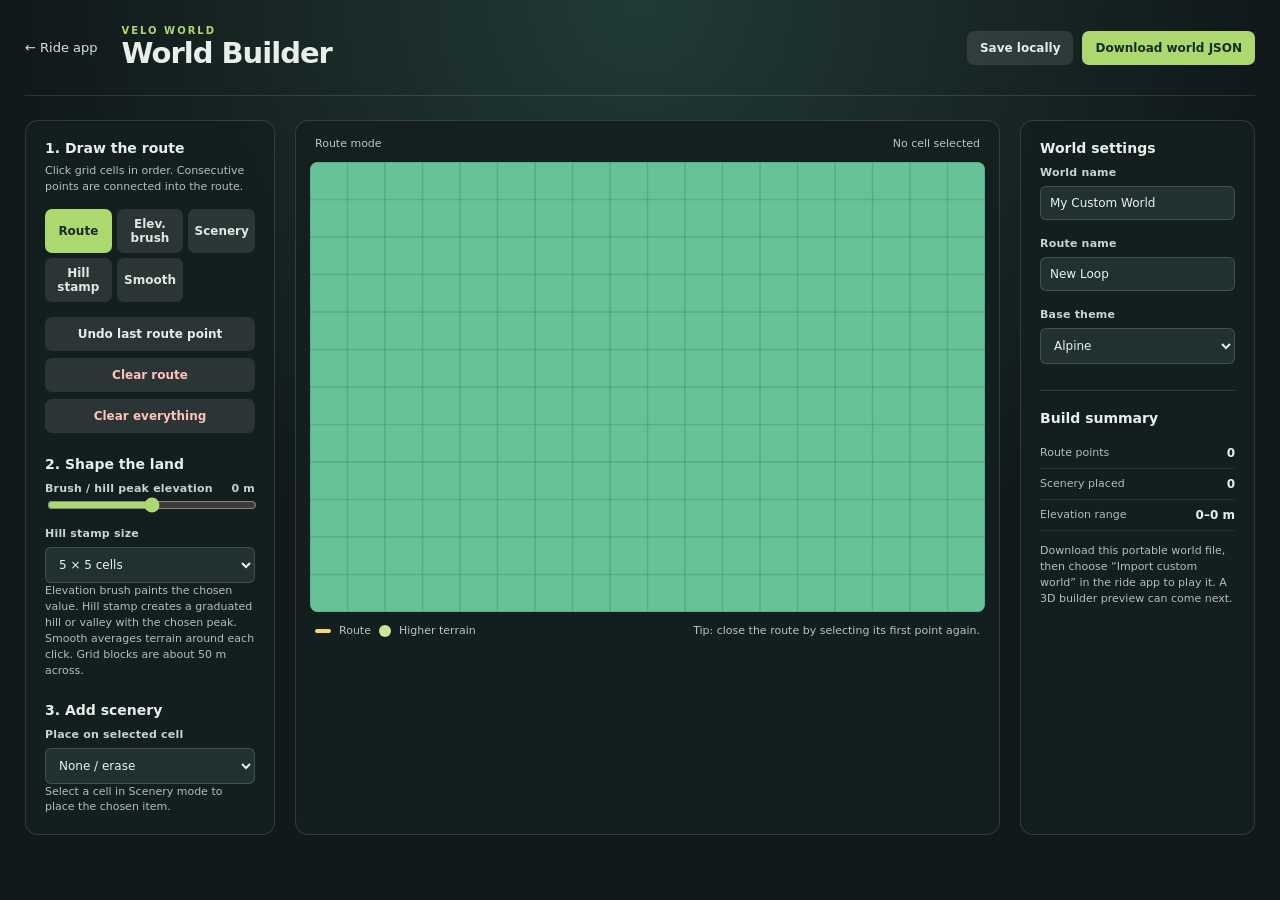
==== builder.html @ eabb75df "Add custom world builder and terrain routes" ====
<!doctype html>
<html lang="en">
  <head>
    <meta charset="UTF-8" />
    <meta name="viewport" content="width=device-width, initial-scale=1.0" />
    <title>VeloWorld — World Builder</title>
    <link rel="stylesheet" href="./builder.css?v=1" />
  </head>
  <body>
    <main class="builder-shell">
      <header>
        <a href="./index.html" class="back">← Ride app</a>
        <div><p class="eyebrow">VELO WORLD</p><h1>World Builder</h1></div>
        <div class="header-actions"><button id="save-button" class="quiet">Save locally</button><button id="export-button">Download world JSON</button></div>
      </header>

      <section class="workspace">
        <aside class="tools">
          <h2>1. Draw the route</h2>
          <p>Click grid cells in order. Consecutive points are connected into the route.</p>
          <div class="mode-group" role="group" aria-label="Editor mode">
            <button class="mode active" data-mode="route">Route</button>
            <button class="mode" data-mode="elevation">Elev. brush</button>
            <button class="mode" data-mode="scenery">Scenery</button>
            <button class="mode" data-mode="hill">Hill stamp</button>
            <button class="mode" data-mode="smooth">Smooth</button>
          </div>
          <button id="undo-route" class="quiet full">Undo last route point</button>
          <button id="clear-route" class="quiet full danger">Clear route</button>
          <button id="clear-world" class="quiet full danger">Clear everything</button>

          <h2>2. Shape the land</h2>
          <label for="elevation">Brush / hill peak elevation <output id="elevation-output">0 m</output></label>
          <input id="elevation" type="range" min="-100" max="100" step="1" value="0" />
          <label for="hill-size">Hill stamp size</label>
          <select id="hill-size"><option value="3">3 × 3 cells</option><option value="4">4 × 4 cells</option><option value="5" selected>5 × 5 cells</option><option value="7">7 × 7 cells</option></select>
          <p class="hint">Elevation brush paints the chosen value. Hill stamp creates a graduated hill or valley with the chosen peak. Smooth averages terrain around each click. Grid blocks are about 50 m across.</p>

          <h2>3. Add scenery</h2>
          <label for="scenery">Place on selected cell</label>
          <select id="scenery">
            <option value="none">None / erase</option>
            <option value="pine">Pine tree</option>
            <option value="palm">Palm tree</option>
            <option value="cactus">Cactus</option>
            <option value="farm">Hay bale</option>
            <option value="villa">Mediterranean villa</option>
            <option value="house">Suburban house</option>
          </select>
          <p class="hint">Select a cell in Scenery mode to place the chosen item.</p>
        </aside>

        <section class="map-card">
          <div class="map-toolbar"><span id="mode-label">Route mode</span><span id="selected-label">No cell selected</span></div>
          <canvas id="grid" width="864" height="576" aria-label="Editable world grid"></canvas>
          <p class="legend"><i class="route-key"></i>Route <i class="elevation-key"></i>Higher terrain <span>Tip: close the route by selecting its first point again.</span></p>
        </section>

        <aside class="details">
          <h2>World settings</h2>
          <label for="world-name">World name</label><input id="world-name" value="My Custom World" />
          <label for="route-name">Route name</label><input id="route-name" value="New Loop" />
          <label for="world-theme">Base theme</label>
          <select id="world-theme"><option>Alpine</option><option>Desert</option><option>Tropical</option><option>Farmland</option><option>Mediterranean</option><option>Suburban</option></select>
          <hr />
          <h2>Build summary</h2>
          <dl><div><dt>Route points</dt><dd id="route-count">0</dd></div><div><dt>Scenery placed</dt><dd id="scenery-count">0</dd></div><div><dt>Elevation range</dt><dd id="elevation-range">0–0 m</dd></div></dl>
          <p class="future">Download this portable world file, then choose “Import custom world” in the ride app to play it. A 3D builder preview can come next.</p>
        </aside>
      </section>
    </main>
    <script type="module" src="./builder.js?v=3"></script>
  </body>
</html>
---- builder.css ----
:root{font-family:Inter,ui-sans-serif,system-ui,sans-serif;color:#e8efea;background:#11191a}*{box-sizing:border-box}body{margin:0}.builder-shell{min-height:100vh;background:radial-gradient(circle at 50% 0,#213a36,#11191a 55%);padding:25px}header{max-width:1500px;margin:auto;display:flex;align-items:center;gap:24px;padding:0 0 25px;border-bottom:1px solid rgba(255,255,255,.12)}h1,h2,p{margin:0}.eyebrow{font-size:10px;letter-spacing:2px;color:#acd96f;font-weight:800}h1{font-size:29px;letter-spacing:-1px}.back{color:#d4e6dc;text-decoration:none;font-size:13px}.header-actions{margin-left:auto;display:flex;gap:9px}button,select,input{font:inherit}button{border:0;border-radius:7px;background:#acd96f;color:#1a2a1d;font-weight:750;padding:10px 13px;cursor:pointer;font-size:12px}.quiet{background:rgba(255,255,255,.1);color:#e5eee8}.workspace{max-width:1500px;margin:24px auto;display:grid;grid-template-columns:250px minmax(500px,1fr) 235px;gap:20px}.tools,.details,.map-card{background:rgba(20,32,32,.87);border:1px solid rgba(255,255,255,.13);border-radius:13px}.tools,.details{padding:19px}.tools h2,.details h2{font-size:14px;margin-bottom:7px}.tools h2:not(:first-child){margin-top:23px}.tools p,.hint,.future{font-size:11px;line-height:1.45;color:#afc1b9}.mode-group{display:grid;grid-template-columns:repeat(3,1fr);gap:5px;margin:14px 0 8px}.mode{background:rgba(255,255,255,.1);color:#dce8e0;padding:8px 4px}.mode.active{background:#acd96f;color:#1a2a1d}.full{width:100%;margin-top:7px}.danger{color:#ffc1bb}label{display:flex;justify-content:space-between;font-size:11px;font-weight:700;letter-spacing:.2px;color:#c5d4ce;margin-top:10px}input[type=range]{width:100%;accent-color:#acd96f}select,input:not([type=range]){width:100%;margin-top:7px;border:1px solid rgba(255,255,255,.15);background:#203130;color:#eaf3ed;border-radius:6px;padding:9px;font-size:12px}.map-card{padding:14px;min-width:0}.map-toolbar{display:flex;justify-content:space-between;font-size:11px;color:#b3c7bd;margin:2px 5px 12px}canvas{width:100%;height:auto;display:block;border-radius:8px;background:#637f4e;cursor:crosshair}.legend{display:flex;align-items:center;gap:8px;margin:12px 5px 2px;color:#b6c7bf;font-size:11px}.legend span{margin-left:auto}.route-key,.elevation-key{display:inline-block;width:16px;height:4px;border-radius:4px;background:#f7da64}.elevation-key{height:12px;width:12px;background:#c9e699;border-radius:50%}.details input,.details select{margin-bottom:7px}.details hr{border:0;border-top:1px solid rgba(255,255,255,.12);margin:19px 0}dl{margin:12px 0}dl div{display:flex;justify-content:space-between;padding:8px 0;border-bottom:1px solid rgba(255,255,255,.08)}dt{font-size:11px;color:#abc0b6}dd{margin:0;font-size:12px;font-weight:750}@media(max-width:1000px){.workspace{grid-template-columns:1fr}.tools,.details{display:grid;grid-template-columns:repeat(2,1fr);gap:12px}.tools h2:not(:first-child){margin-top:0}}@media(max-width:600px){.builder-shell{padding:14px}header{flex-wrap:wrap}.header-actions{margin-left:0}.tools,.details{display:block}}
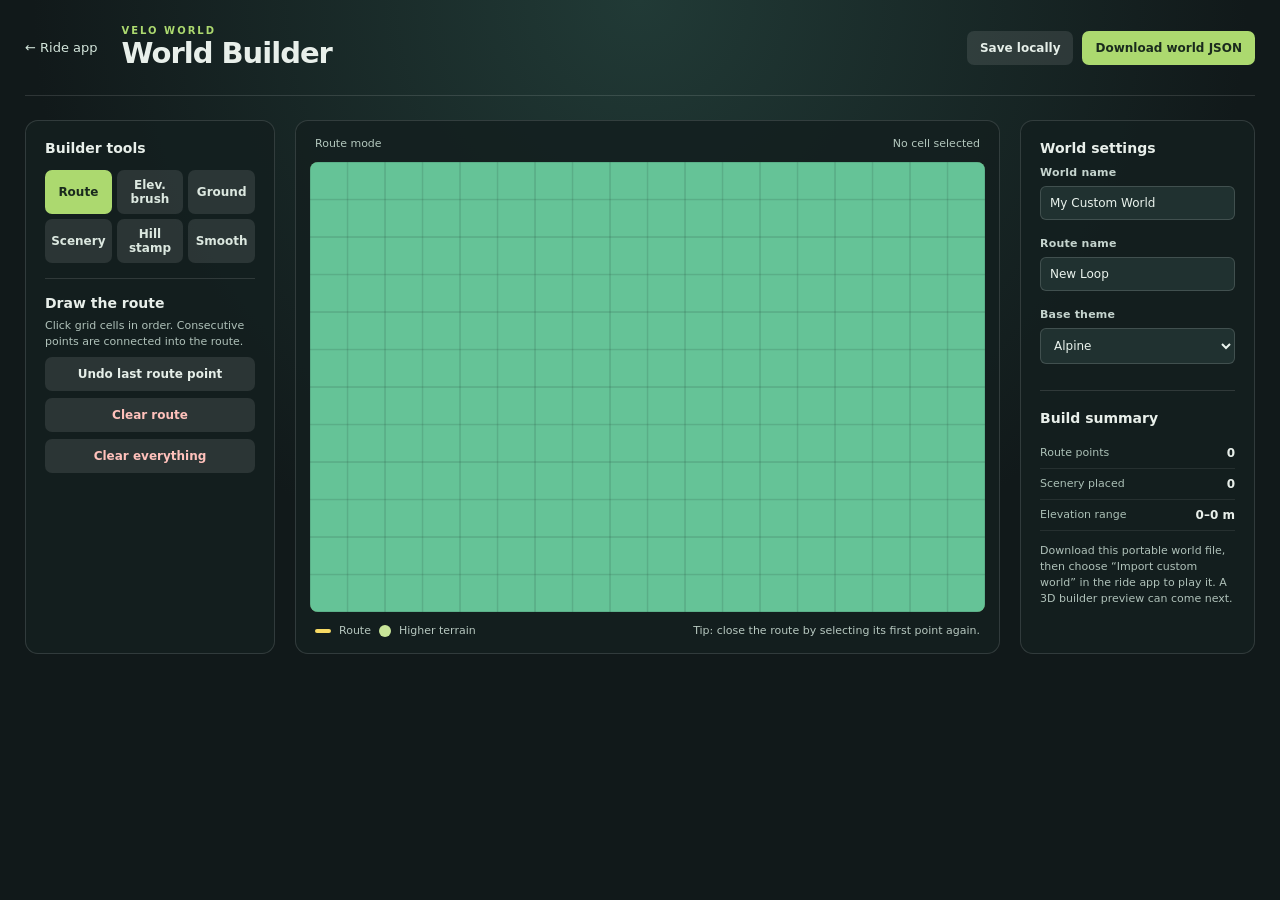
==== commit bceca052: "better 3d via blender" ====
--- a/builder.html
+++ b/builder.html
@@ -5,6 +5,16 @@
     <meta name="viewport" content="width=device-width, initial-scale=1.0" />
     <title>VeloWorld — World Builder</title>
     <link rel="stylesheet" href="./builder.css?v=1" />
+    <style>
+      .tool-panel { display: none; border-top: 1px solid rgba(255, 255, 255, .12); margin-top: 15px; padding-top: 16px; }
+      .tool-panel.active { display: block; }
+      .scenery-palette { display: grid; grid-template-columns: repeat(3, 1fr); gap: 7px; margin-top: 8px; }
+      .scenery-choice { min-height: 58px; padding: 6px 3px; background: rgba(255, 255, 255, .08); color: #dce8e0; display: grid; place-items: center; gap: 2px; }
+      .scenery-choice.active { outline: 2px solid #acd96f; background: rgba(172, 217, 111, .18); color: #f4ffd9; }
+      .scenery-icon { font-size: 23px; line-height: 1; }
+      .plant-heading { grid-column: 1 / -1; font-size: 12px; font-weight: 700; margin-top: 6px; }
+      .scenery-name { font-size: 9px; font-weight: 700; line-height: 1.1; text-align: center; }
+    </style>
   </head>
   <body>
     <main class="builder-shell">
@@ -16,38 +26,85 @@
 
       <section class="workspace">
         <aside class="tools">
-          <h2>1. Draw the route</h2>
-          <p>Click grid cells in order. Consecutive points are connected into the route.</p>
+          <h2>Builder tools</h2>
           <div class="mode-group" role="group" aria-label="Editor mode">
             <button class="mode active" data-mode="route">Route</button>
             <button class="mode" data-mode="elevation">Elev. brush</button>
+            <button class="mode" data-mode="ground">Ground</button>
             <button class="mode" data-mode="scenery">Scenery</button>
             <button class="mode" data-mode="hill">Hill stamp</button>
             <button class="mode" data-mode="smooth">Smooth</button>
           </div>
-          <button id="undo-route" class="quiet full">Undo last route point</button>
-          <button id="clear-route" class="quiet full danger">Clear route</button>
+
+          <section class="tool-panel active" data-mode-panel="route">
+            <h2>Draw the route</h2>
+            <p>Click grid cells in order. Consecutive points are connected into the route.</p>
+            <button id="undo-route" class="quiet full">Undo last route point</button>
+            <button id="clear-route" class="quiet full danger">Clear route</button>
+          </section>
+
+          <section class="tool-panel" data-mode-panel="elevation">
+            <h2>Elevation brush</h2>
+            <label for="elevation">Set block elevation <output id="elevation-output">0 m</output></label>
+            <input id="elevation" type="range" min="-100" max="100" step="1" value="0" />
+            <p class="hint">Paint the chosen elevation onto each clicked grid block.</p>
+          </section>
+
+          <section class="tool-panel" data-mode-panel="scenery">
+            <h2>Add scenery</h2>
+            <p id="scenery-label" class="hint">Pine tree — click a block to place</p>
+            <details open><summary>Plants</summary>
+            <div class="scenery-palette" role="group" aria-label="Scenery to place">
+              <button class="scenery-choice active" data-scenery="pine" title="Pine tree" aria-label="Pine tree"><span class="scenery-icon">▲</span><span class="scenery-name">Pine</span></button>
+              <button class="scenery-choice" data-scenery="pine-forest" title="Pine forest" aria-label="Pine forest"><span class="scenery-icon">▲▲</span><span class="scenery-name">Pine forest</span></button>
+              <button class="scenery-choice" data-scenery="deciduous" title="Deciduous tree" aria-label="Deciduous tree"><span class="scenery-icon">●</span><span class="scenery-name">Deciduous</span></button>
+              <button class="scenery-choice" data-scenery="deciduous-forest" title="Deciduous forest" aria-label="Deciduous forest"><span class="scenery-icon">●●</span><span class="scenery-name">Leaf forest</span></button>
+              <button class="scenery-choice" data-scenery="palm" title="Palm tree" aria-label="Palm tree"><span class="scenery-icon">♣</span><span class="scenery-name">Palm</span></button>
+              <button class="scenery-choice" data-scenery="cactus" title="Cactus" aria-label="Cactus"><span class="scenery-icon">†</span><span class="scenery-name">Cactus</span></button>
+              <button class="scenery-choice" data-scenery="farm" title="Hay bale" aria-label="Hay bale"><span class="scenery-icon">●</span><span class="scenery-name">Hay bale</span></button>
+              <button class="scenery-choice" data-scenery="villa" title="Mediterranean villa" aria-label="Mediterranean villa"><span class="scenery-icon">⌂</span><span class="scenery-name">Villa</span></button>
+              <button class="scenery-choice" data-scenery="house" title="Suburban house" aria-label="Suburban house"><span class="scenery-icon">⌂</span><span class="scenery-name">House</span></button>
+              <button class="scenery-choice" data-scenery="none" title="Erase scenery" aria-label="Erase scenery"><span class="scenery-icon">×</span><span class="scenery-name">Erase</span></button>
+            </div>
+            <p class="hint">One (1), Few (5), or Dense (14) per block. Plants on the road are omitted.</p>
+            </details>
+            <details open><summary>Buildings</summary>
+              <div id="building-palette" class="scenery-palette" role="group" aria-label="Buildings to place"></div>
+              <p class="hint">Paint route tiles to line both sides with road-facing buildings. Tight bends may fit fewer.</p>
+            </details>
+            <details><summary>Other / erase</summary>
+              <div id="other-scenery-palette" class="scenery-palette" role="group" aria-label="Other scenery"></div>
+            </details>
+          </section>
+
+          <section class="tool-panel" data-mode-panel="ground">
+            <h2>Paint ground</h2>
+            <p id="ground-label" class="hint">Grass — click a block to paint</p>
+            <div class="scenery-palette ground-palette" role="group" aria-label="Ground material to paint">
+              <button class="scenery-choice ground-choice active" data-ground="grass" title="Grass" aria-label="Grass"><span class="scenery-icon">✦</span><span class="scenery-name">Grass</span></button>
+              <button class="scenery-choice ground-choice" data-ground="rock" title="Rock" aria-label="Rock"><span class="scenery-icon">◆</span><span class="scenery-name">Rock</span></button>
+              <button class="scenery-choice ground-choice" data-ground="sand" title="Sand" aria-label="Sand"><span class="scenery-icon">≈</span><span class="scenery-name">Sand</span></button>
+              <button class="scenery-choice ground-choice" data-ground="dirt" title="Dirt" aria-label="Dirt"><span class="scenery-icon">●</span><span class="scenery-name">Dirt</span></button>
+              <button class="scenery-choice ground-choice" data-ground="base" title="Restore base theme ground" aria-label="Restore base theme ground"><span class="scenery-icon">↺</span><span class="scenery-name">Restore</span></button>
+            </div>
+            <p class="hint">Ground paint changes the terrain material for the entire 50 × 50 m block without changing its elevation or scenery.</p>
+          </section>
+
+          <section class="tool-panel" data-mode-panel="hill">
+            <h2>Hill stamp</h2>
+            <label for="hill-elevation">Peak elevation <output id="hill-elevation-output">0 m</output></label>
+            <input id="hill-elevation" type="range" min="-100" max="100" step="1" value="0" />
+            <label for="hill-size">Hill stamp size</label>
+            <select id="hill-size"><option value="3">3 × 3 cells</option><option value="4">4 × 4 cells</option><option value="5" selected>5 × 5 cells</option><option value="7">7 × 7 cells</option></select>
+            <p class="hint">The clicked block becomes the peak; outer rings blend from their current heights toward it.</p>
+          </section>
+
+          <section class="tool-panel" data-mode-panel="smooth">
+            <h2>Smooth terrain</h2>
+            <p class="hint">Click and drag to select a rectangle. Every block in it is smoothed together from the original elevations of its surrounding blocks.</p>
+          </section>
+
           <button id="clear-world" class="quiet full danger">Clear everything</button>
-
-          <h2>2. Shape the land</h2>
-          <label for="elevation">Brush / hill peak elevation <output id="elevation-output">0 m</output></label>
-          <input id="elevation" type="range" min="-100" max="100" step="1" value="0" />
-          <label for="hill-size">Hill stamp size</label>
-          <select id="hill-size"><option value="3">3 × 3 cells</option><option value="4">4 × 4 cells</option><option value="5" selected>5 × 5 cells</option><option value="7">7 × 7 cells</option></select>
-          <p class="hint">Elevation brush paints the chosen value. Hill stamp creates a graduated hill or valley with the chosen peak. Smooth averages terrain around each click. Grid blocks are about 50 m across.</p>
-
-          <h2>3. Add scenery</h2>
-          <label for="scenery">Place on selected cell</label>
-          <select id="scenery">
-            <option value="none">None / erase</option>
-            <option value="pine">Pine tree</option>
-            <option value="palm">Palm tree</option>
-            <option value="cactus">Cactus</option>
-            <option value="farm">Hay bale</option>
-            <option value="villa">Mediterranean villa</option>
-            <option value="house">Suburban house</option>
-          </select>
-          <p class="hint">Select a cell in Scenery mode to place the chosen item.</p>
         </aside>
 
         <section class="map-card">
@@ -69,6 +126,6 @@
         </aside>
       </section>
     </main>
-    <script type="module" src="./builder.js?v=3"></script>
+    <script type="module" src="./builder.js?v=8"></script>
   </body>
 </html>
